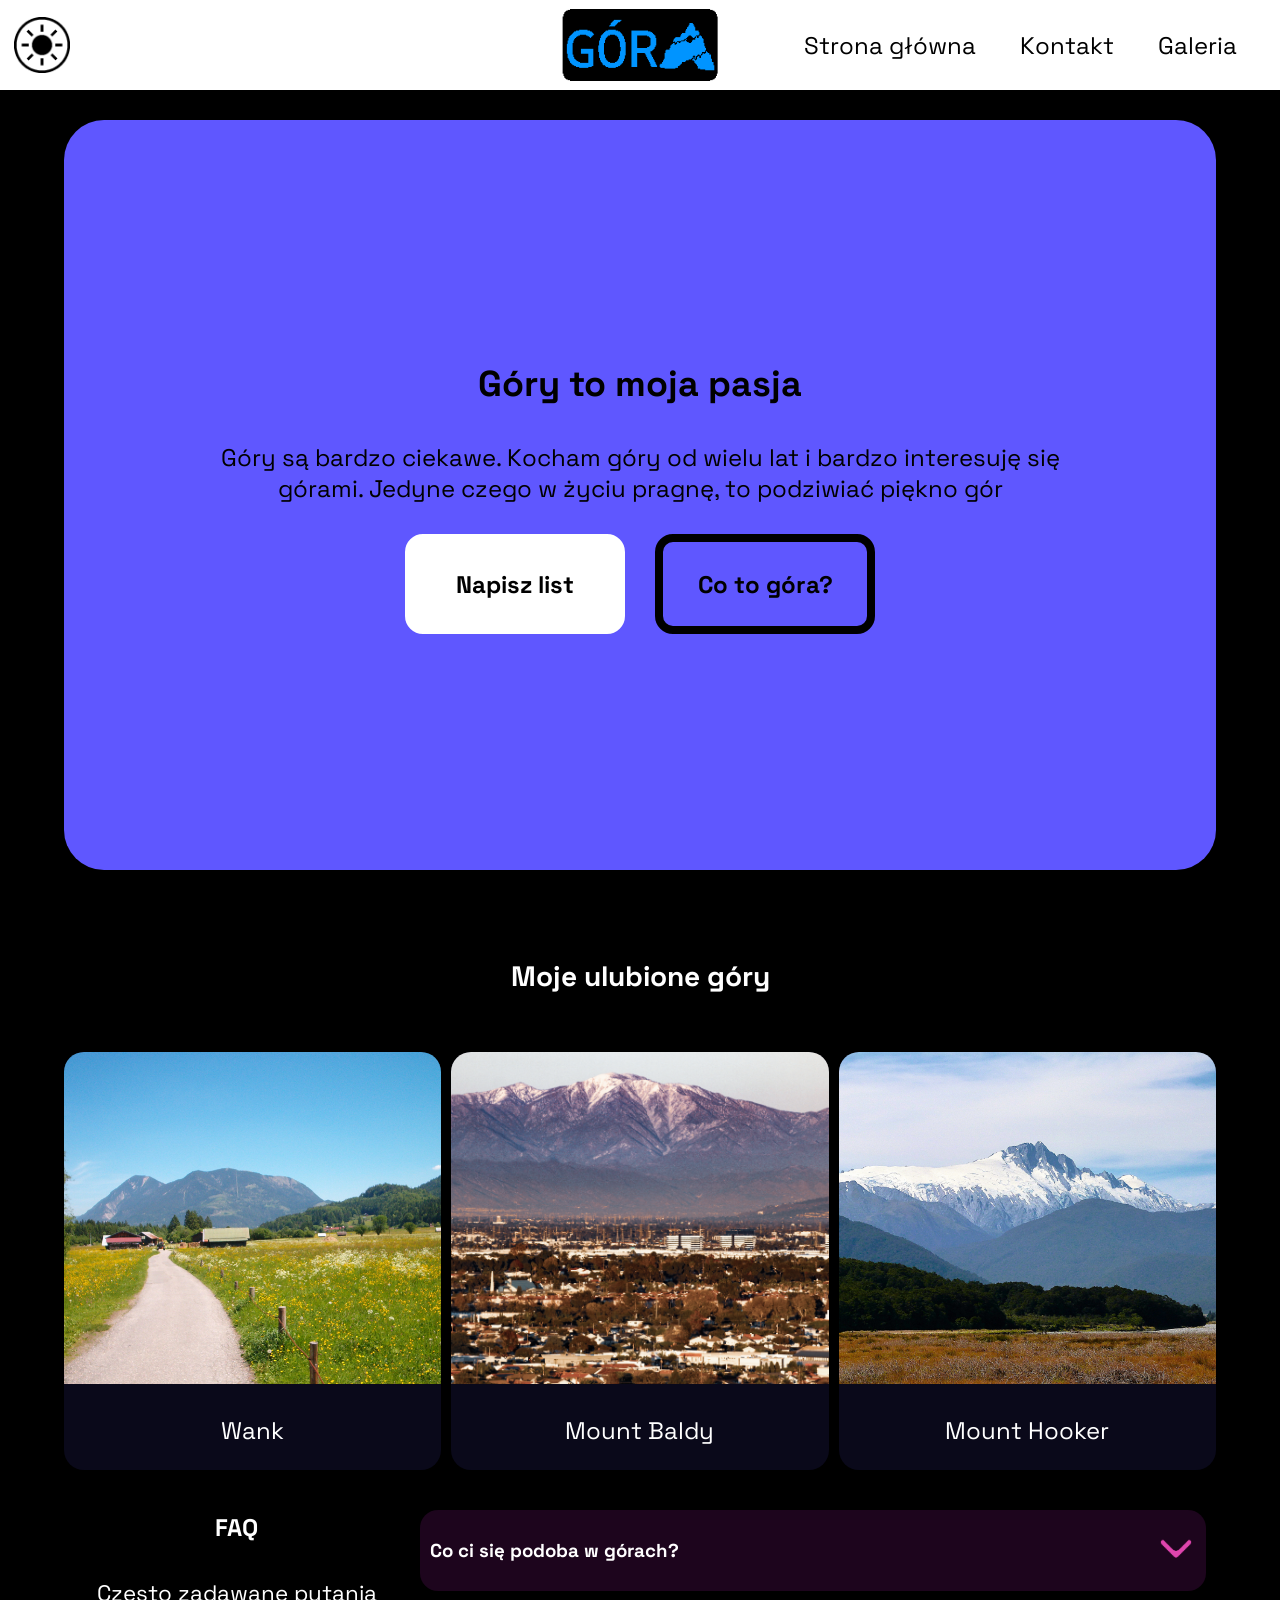
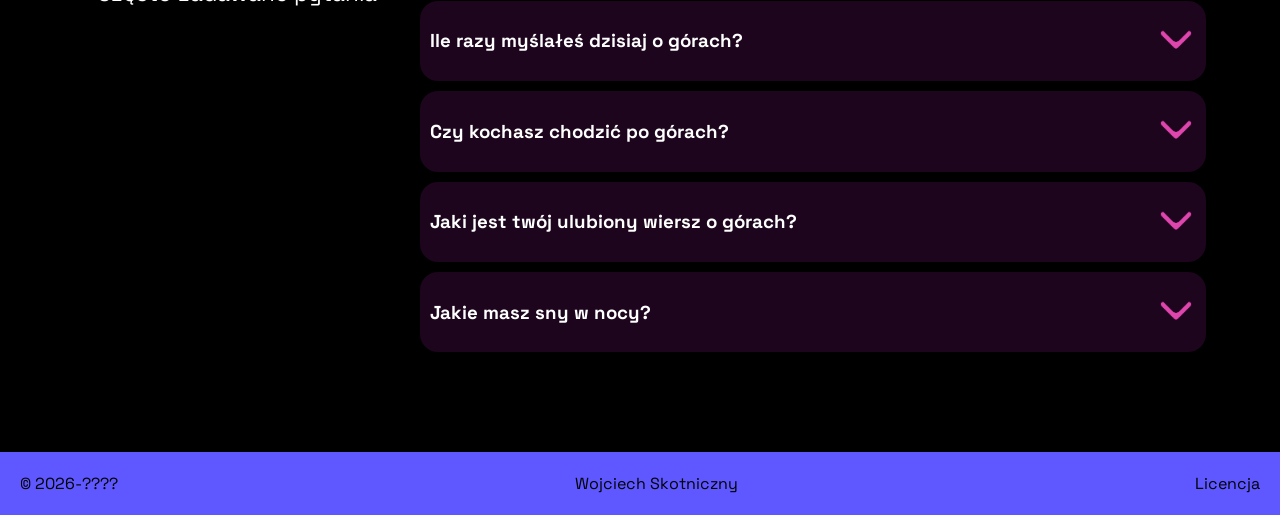
==== Lab_01/projekt1/index.html @ af3b34bc "dodanie projektu 1" ====
<!DOCTYPE html>
    <html lang="pl">
    <head>
        <meta charset="UTF-8" />
        <metaname ="viewport" content="width=device-width, initial-scale=1.0" />
        <title>Strona główna</title>
        <link rel="icon" type="image/x-icon" href="img/icon.png">
        <link rel="stylesheet" href="./style.css" />

        <link rel="preconnect" href="https://fonts.googleapis.com">
        <link rel="preconnect" href="https://fonts.gstatic.com" crossorigin>
        <link href="https://fonts.googleapis.com/css2?family=Space+Grotesk:wght@300..700&display=swap" rel="stylesheet">
    </head>
    <body>
        <nav>
            <button class="color-switcher" onclick="switchColors()">
                <img src="img/color-switcher.png" alt="Przełącznik kolorów" />
            </button>
            <a href="index.html"><img id="logo" src="img/logo.png" alt="Logo" /></a>
            <div class="nav-links-container">
                <div class="nav-links">
                    <a href="index.html" class="current">Strona główna</a>
                    <a href="kontakt.html">Kontakt</a>
                    <a href="galeria.html">Galeria</a>
                </div>
            </div>
            <button class="nav-link-button" onclick="toggleNavLinks()">
                <img src="img/nav-link-button.png" alt="hamburger" />
            </button>
        </nav>
        <div class="mobile-links-container">
            <a href="index.html" class="current">Strona główna</a>
            <a href="kontakt.html">Kontakt</a>
            <a href="galeria.html">Galeria</a>
        </div>


        <main>
            <section id="introduction">
                <h1>Góry to moja pasja</h1>
                <p>Góry są bardzo ciekawe. Kocham góry od wielu lat i bardzo interesuję się górami. Jedyne czego w życiu pragnę, to podziwiać piękno gór</p>
                <div class="call-to-action-container">
                    <a href="kontakt.html"><button id="call1"><strong>Napisz list</strong></button></a>
                    <a href="https://pl.wikipedia.org/wiki/G%C3%B3ra"><button id="call2"><strong>Co to góra?</strong></button></a>
                </div>
            </section>

            <section id="favourite">
                <h3>Moje ulubione góry</h3>
                <div class="favourite-container">
                    <div class="favourite-mountain">
                        <img src="img/wank.png" alt="wank" />
                        <p>Wank</p>
                    </div>
                    <div class="favourite-mountain">
                        <img src="img/baldy.png" alt="baldy" />
                        <p>Mount Baldy</p>
                    </div>
                    <div class="favourite-mountain">
                        <img src="img/hooker.png" alt="hooker" />
                        <p>Mount Hooker</p>   
                    </div>
                </div>
            </section>


            <section id="faq">
                <div class="faq-header">
                    <h1>FAQ</h1>
                    <p>Często zadawane pytania</p>
                </div>

                <div class="faq-questions">
                    <div class="faq-container">
                        <div class="faq-question" onclick="toggleFaq(this.parentElement)">
                            <h3>Co ci się podoba w górach?</h3>
                            <img src="img/expand.png" alt="v" />
                        </div>
                        <div class="faq-answer">
                            <p>Uwielbiam górach to, jak są spiczaste, chociaż kocham również bardziej gładkie szczyty.</p>
                        </div>
                    </div>

                    <div class="faq-container">
                        <div class="faq-question" onclick="toggleFaq(this.parentElement)">
                            <h3>Ile razy myślałeś dzisiaj o górach?</h3>
                            <img src="img/expand.png" alt="v" />
                        </div>
                        <div class="faq-answer">
                            <p>Nie umiem liczyć tak wysoko :3</p>
                        </div>
                    </div>

                    <div class="faq-container">
                        <div class="faq-question" onclick="toggleFaq(this.parentElement)">
                            <h3>Czy kochasz chodzić po górach?</h3>
                            <img src="img/expand.png" alt="v" />
                        </div>
                        <div class="faq-answer">
                            <p>Kto niby zadał takie pytanie? przecież to oczywiste!</p>
                        </div>
                    </div>

                    <div class="faq-container">
                        <div class="faq-question" onclick="toggleFaq(this.parentElement)">
                            <h3>Jaki jest twój ulubiony wiersz o górach?</h3>
                            <img src="img/expand.png" alt="v" />
                        </div>
                        <div class="faq-answer">
                            <p>Ten:<br/> Góry, góry, kocham góry.<br>Zburzę dla nich wszystkie mury.<br>Całe dnie myślę o górach i szczytach<br>...<br><br>Dalej nie pamiętam, sorry :(</p>
                        </div>
                    </div>

                    <div class="faq-container">
                        <div class="faq-question" onclick="toggleFaq(this.parentElement)">
                            <h3>Jakie masz sny w nocy?</h3>
                            <img src="img/expand.png" alt="v" />
                        </div>
                        <div class="faq-answer">
                            <p>Zwykle takie o chodzeniu po górach, ale jak miałem bardzo stresujący dzień, to zdarza się, że śni mi się tylko jak przygotowuję się do wejścia na jakąś górę.</p>
                        </div>
                    </div>
                </div>
            </section>
        </main>


        <footer>
            <span>&copy; 2026-<span id="current-year">????</span></span>
            <span>Wojciech Skotniczny</span>
            <a href="https://www.gnu.org/licenses/gpl-3.0.en.html#license-text">Licencja</a>
        </footer>
        <script src="img/index.js"></script>
    </body>
</html>
---- Lab_01/projekt1/style.css ----
:root {
    color-scheme: dark;
    --color-text: light-dark(black, white);
    --color-background: light-dark(white, black);
    --color-primary: light-dark(#0800a8, #5f57ff);
    --color-secondary: light-dark(#e06ce4, #8f1b93);
    --color-accent: light-dark(#ba218a, #de45ad);
    --color-secondary20: light-dark(rgba(224, 108, 228, 0.2), rgba(143, 27, 147, 0.2));
    --color-primary10: light-dark(rgba(8, 0, 168, 0.1), rgba(95, 87, 255, 0.1));
}

* {
    transition: background-color 0.2s, color 0.2s;
    font-family: "Space Grotesk", "Lucida Console";
}

html {
    background-color: var(--color-background);
    height: 100vh;
}

body {
    height: 100vh;
    margin: 0;
}

.main-container {
    height: 100%;
    display: flex;
    flex-direction: column;
    align-items: center;
    justify-content: center;
}

main {
    box-sizing: border-box;
    width: 90%;
    display: flex;
    flex-direction: column;
    align-items: center;
    justify-content: center;
    margin: auto;
    padding-top: 10vh;
    padding-bottom: 10vh;
}

#logo {
    box-sizing: border-box;
    height: 80%;
    position: absolute;
    left: 50%;
    transform: translate(-50%, -50%);
    top: 50%;
    transition-duration: 0.2s;
}

nav {
    box-sizing: border-box;
    z-index: 20;
    display: flex;
    justify-content: space-between;
    height: 10vh;
    width: 100vw;
    position: fixed;
    background-color: var(--color-text);
    padding: 1.5vh;
    align-content: center;
    flex-wrap: wrap;
    min-height: 37px;
}

.color-switcher{
    align-self: center;
    box-sizing: border-box;
    height: 90%;
    transition: 0.2s;
}


button {
    background-color: transparent;
    border: none;
    padding: 0;
    margin: 0;
}

.color-switcher button {
    height: 100%;
}

.color-switcher img {
    height: 100%;
    cursor: pointer;
}

.nav-links-container {
    justify-self: flex-end;
    align-content: center;
    height: 100%;
}

.mobile-links-container {
    box-sizing: border-box;
    display: flex;
    flex-direction: column;
    top: 10vh;
    height: 30vh;
    width: 100%;
    transition: transform 0.3s ease;
    position: fixed;
    z-index: 10;
    transform: translateY(-100%);
    padding: 10px;
    gap: 5px;
    min-height: 155px;
}

.mobile-links-container.open {
    transform: translateY(0);
}

.mobile-links-container a {
    box-sizing: border-box;
    display: flex;
    justify-content: center;
    align-items: center;
    text-decoration: none;
    color: var(--color-text);
    font-size: 1.5rem;
    width: 100%;
    background-color: var(--color-background);
    border: solid 5px var(--color-text);
    border-radius: 10px;
    transition-duration: 0.2s;
    min-height: 40px;
}


.nav-link-button {
    display: none;
    width: 7vh;
    height: 7vh;
    margin: 1.5vh;
    position: absolute;
    right: 15px;
    top: 0px;
    cursor: pointer;
    transition-duration: 0.2s;
}

.nav-link-button img{
    width: 100%;
    height: 100%;
}
.nav-links-container a {
    text-decoration: none;
    color: var(--color-background);
    font-size: 1.5rem;
    height: 100%;
    padding: 10px;
    margin-right: 20px;
    transition-duration: 0.2s;
}

.nav-links-container a:hover , .mobile-links-container a:hover{
    color: var(--color-primary);
}

.color-switcher:hover, .nav-link-button:hover, #logo:hover{
    opacity: 0.85;
}

.color-switcher:active, .nav-link-button:active, #logo:active{
    opacity: 0.55;
}

footer {
    box-sizing: border-box;
    width: 100%;
    height: 7vh;
    background-color: var(--color-primary);
    color: var(--color-background);
    display: flex;
    justify-content: space-between;
    font-size: 1rem;
    align-items: center;
    padding: 20px;
}

footer a {
    color: var(--color-background);
    text-decoration: none;
}

footer a:hover {
    color: var(--color-secondary);
}

form {
    align-items: center;
    border-radius: 50px;
    background-color: var(--color-secondary20);
    box-sizing: border-box;
    width: 100%;
    display: flex;
    flex-direction: column;
    gap: 10px;
    font-size: 1.5rem;
    height: 100%;
    margin: 30px;
    padding: 40px;
}

.form-grid {
    width: 100%;
    height: 80%;
    display: grid;
    grid-template-columns: 1fr 2fr;
    gap: 30px;
    grid-template-rows: repeat(3, minmax(0, auto));
}


.form-element {
    box-sizing: border-box;
    display: flex;
    width: 100%;
    min-width: 0;
    color: var(--color-text);
    justify-content: center;
    align-items: center;
    flex-direction: column;
    gap: 5px;
}

input, select, textarea {
    all: unset;
    box-sizing: border-box;
    background-color: var(--color-background);
    color: var(--color-text);
    border: solid 5px var(--color-accent);
    border-radius: 10px;
    padding: 10px;
}

input, select {
    box-sizing: border-box;
    height: 50%;
    width: 100%;
    font-size: 1.5rem;
}

select{
    padding-bottom: 30px;
    cursor: pointer;
    text-align: center;
    transition-duration: 0.2s
}

input[type=submit] {
    width: 200px;
    text-align: center;
    cursor: pointer;
    transition-duration: 0.2s;
}

input[type=submit]:hover {
    background-color: var(--color-accent);
    color: var(--color-background);
}

input[type=submit]:active {
    opacity: 0.7;
}

button.tel:hover{
    opacity: 0.8;
}

button.tel:active{
    opacity: 0.6;
}

textarea {
    height: 100%;
    width: 100%;
    font-size: 1.5rem;
    resize: none;
    margin: 5px;
    cursor: text;
}

button.tel {
    cursor: pointer;
    transition-duration: 0.2s;
    height: 50%;
}

button.tel img{
    height: 100%;
}

.form-element#email {
    grid-column: 1;
    grid-row: 2;
}

.form-element#phone {
    grid-column: 1;
    grid-row: 3;
    display: grid;
    grid-template-columns: auto auto 1fr;
    grid-template-rows: 1fr auto;
    align-items: center;
    gap: 8px;
}

.form-element#phone label {
    grid-column: 1 / 4;
    grid-row: 1;
    justify-self: center;
}

.form-element#phone #down {
    grid-column: 1;
    grid-row: 2;
}

.form-element#phone #up {
    grid-column: 2;
    grid-row: 2;
}

.form-element#phone .tel-output {
    grid-column: 3;
    grid-row: 2;
    justify-self: end;
}

.form-element#theme {
    grid-column: 1;
    grid-row: 1;
}

.form-element#message {
    grid-column: 2;
    grid-row: 1/4;
    height: 100%;
}

#introduction {
    box-sizing: border-box;
    width: 100%;
    height: calc(90vh - 60px);
    background-color: var(--color-primary);
    color: var(--color-background);
    display: flex;
    flex-direction: column;
    justify-content: center;
    align-items: center;
    gap: 30px;
    font-size: 1.5rem;
    margin: 30px;
    padding: 40px;
    border-radius: 40px;
}

h1{
    text-align: center;
    margin: 0;
    line-height: 3.5rem;
}

#introduction p {
    text-align: center;
    width: 80%;
    margin: 0;
}

.call-to-action-container {
    display: flex;
    justify-content: center;
    align-items: center;
    gap: 10px;
    flex-wrap: wrap;
}

.call-to-action-container button {
    width: 220px;
    height: 100px;
    font-size: 1.5rem;
    border-radius: 18px;
    cursor: pointer;
    transition-duration: 0.2s;
    margin: 0 10px;
}

.call-to-action-container button#call1:hover {
    background-color: var(--color-primary);
    color: var(--color-text);
}

.call-to-action-container button#call2:hover {
    background-color: var(--color-background);
    color: var(--color-primary);
}

.call-to-action-container button:active {
    opacity: 0.7;
}

.call-to-action-container button#call1 {
    background-color: var(--color-text);
    color: var(--color-background);
    border: solid var(--color-text) 8px;
}

.call-to-action-container button#call2 {
    background-color: var(--color-primary);
    color: var(--color-background);
    border: solid var(--color-background) 8px;
}

#favourite {
    box-sizing: border-box;
    width: 100%;
    color: var(--color-text);
    display: flex;
    flex-direction: column;
    justify-content: center;
    align-items: center;
    gap: 30px;
    font-size: 1.5rem;
    margin: 30px;
    border-radius: 40px;
}

.favourite-container {
    box-sizing: border-box;
    width: 100%;
    height: auto;
    display: flex;
    justify-content: center;
    gap: 10px;
    flex: 1;
    border-radius: 18px;
}

.favourite-mountain {
    box-sizing: border-box;
    flex: 1;
    border-radius: 20px;
    text-align: center;
    overflow: hidden;
    background-color: var(--color-primary10);
}

.favourite-container img {
    width: 100%;
    height: auto;
}

#faq{
    width: 100%;
    display: flex;
    flex: 1;
}

.faq-header{
    width: 30%;
}

.faq-header p{
    font-size: 1.4rem;
    text-align: center;
}

.faq-questions {
    width: 70%;
}

.faq-container{
    margin: 10px;
}

.faq-question{
    box-sizing: border-box;
    border-radius: 18px;
    width: 100%;
    height: auto;
    background-color: var(--color-secondary20);
    display: flex;
    justify-content: space-between;
    align-content: center;
    align-items: center;
    padding: 10px;
    cursor: pointer;
}

.faq-question img {
    height: 40px;
    cursor: pointer;
    transition: transform 0.3s ease;
    transition: border-radius 0.3s ease;
}

.faq-answer{
    box-sizing: border-box;
    max-height: 0;
    overflow: hidden;
    transition: max-height 0.3s ease;
    background-color: var(--color-secondary20);
    border-radius: 0 0 18px 18px;
    padding: 0px;
    text-align: center;
}

.faq-container.open .faq-question{
    border-radius: 18px 18px 0 0;
}

.faq-container.open img{
    transform: rotate(180deg);
}

#film {
    box-sizing: border-box;
    width: 100%;
    background-color: var(--color-primary);
    color: var(--color-background);
    display: flex;
    flex-direction: column;
    justify-content: center;
    align-items: center;
    gap: 30px;
    font-size: 1.5rem;
    margin: 30px;
    padding: 40px;
    border-radius: 40px;
}

.film-wrapper {
    box-sizing: border-box;
    aspect-ratio: 16/9;
    width: 100%;
    max-width: 600px;
}

iframe{
    width: 100%;
    height: 100%;
}

#galeria {
    width: 100%;
}

.galeria-container {
    box-sizing: border-box;
    columns: 300px;
    column-gap: 20px;
}

.galeria-img {
    box-sizing: border-box;
    width: 100%;
    padding: 28px;
    margin-bottom: 20px;
    border-radius: 18px;
    background-color: var(--color-secondary20);
    break-inside: avoid;
}

.galeria-img img {
    width: 100%;
    height: auto;
    transition: transform 0.2s ease;
    border-radius: 18px;
}

.galeria-img img:hover{
    transform: scale(1.05);
}

.galeria-img h2{
    text-align: center;
}

@media (max-width: 1067px) {
    .nav-links-container {
        display: none;
    }

    .nav-link-button {
        display: block;
    }

    .form-grid {
        display: block;
    }

    .form-element {
        display: block;
        float: left;
        padding: 10px;
    }

    form textarea {
        height: 200px;
    }

    h1 {
        font-size: 2rem;
        line-height: 1.8rem;
    }

    p {
        font-size: 1rem;
    }

    .call-to-action-container button {
        width: 200px;
        height: 90px;
        font-size: 1rem;
    }

    #favourite{
        height: auto;
    }

    .favourite-container{
        flex-direction: column;
        width: 80%;
    }

    #faq{
        flex-direction: column;
        align-items: center;
        width: 80%;
    }
}

@media (min-width: 1069px) {
    .mobile-links-container, .mobile-links-container.open {
        display: none;
    }

    .nav-link-button {
        display: none;
    }
}
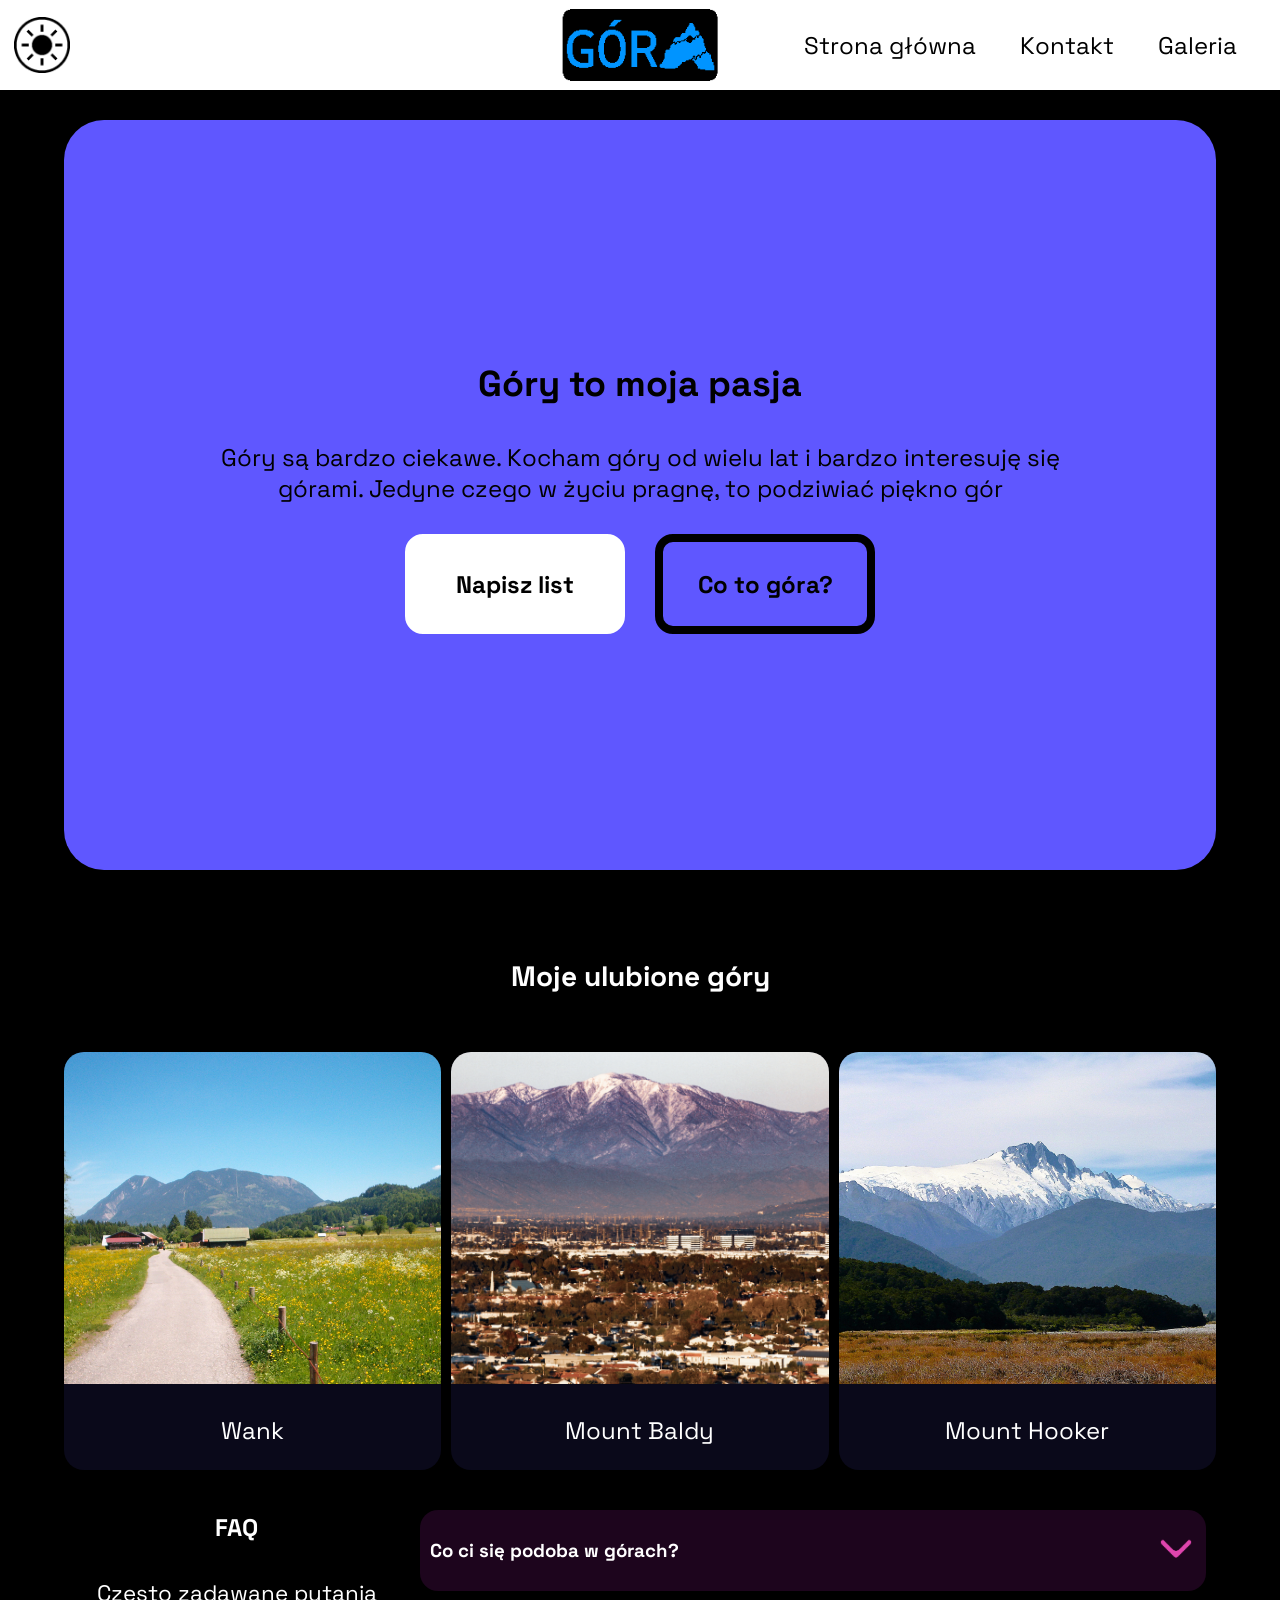
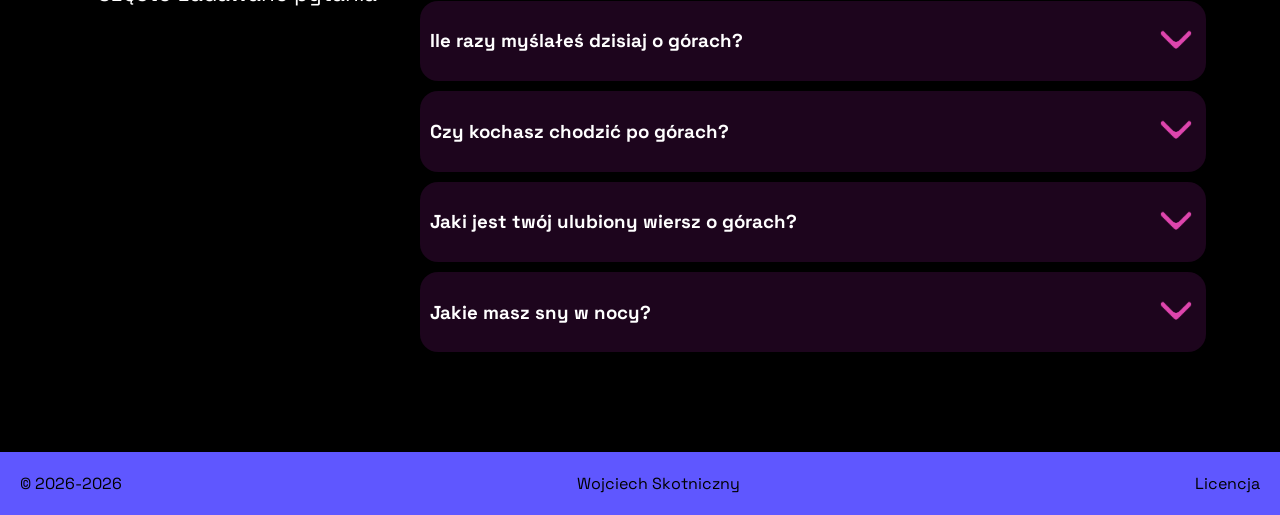
==== commit 09d9f082: "naprawiony rel do js" ====
--- a/Lab_01/projekt1/index.html
+++ b/Lab_01/projekt1/index.html
@@ -130,7 +130,7 @@
             <span>Wojciech Skotniczny</span>
             <a href="https://www.gnu.org/licenses/gpl-3.0.en.html#license-text">Licencja</a>
         </footer>
-        <script src="img/index.js"></script>
+        <script src="index.js"></script>
     </body>
 </html>
 
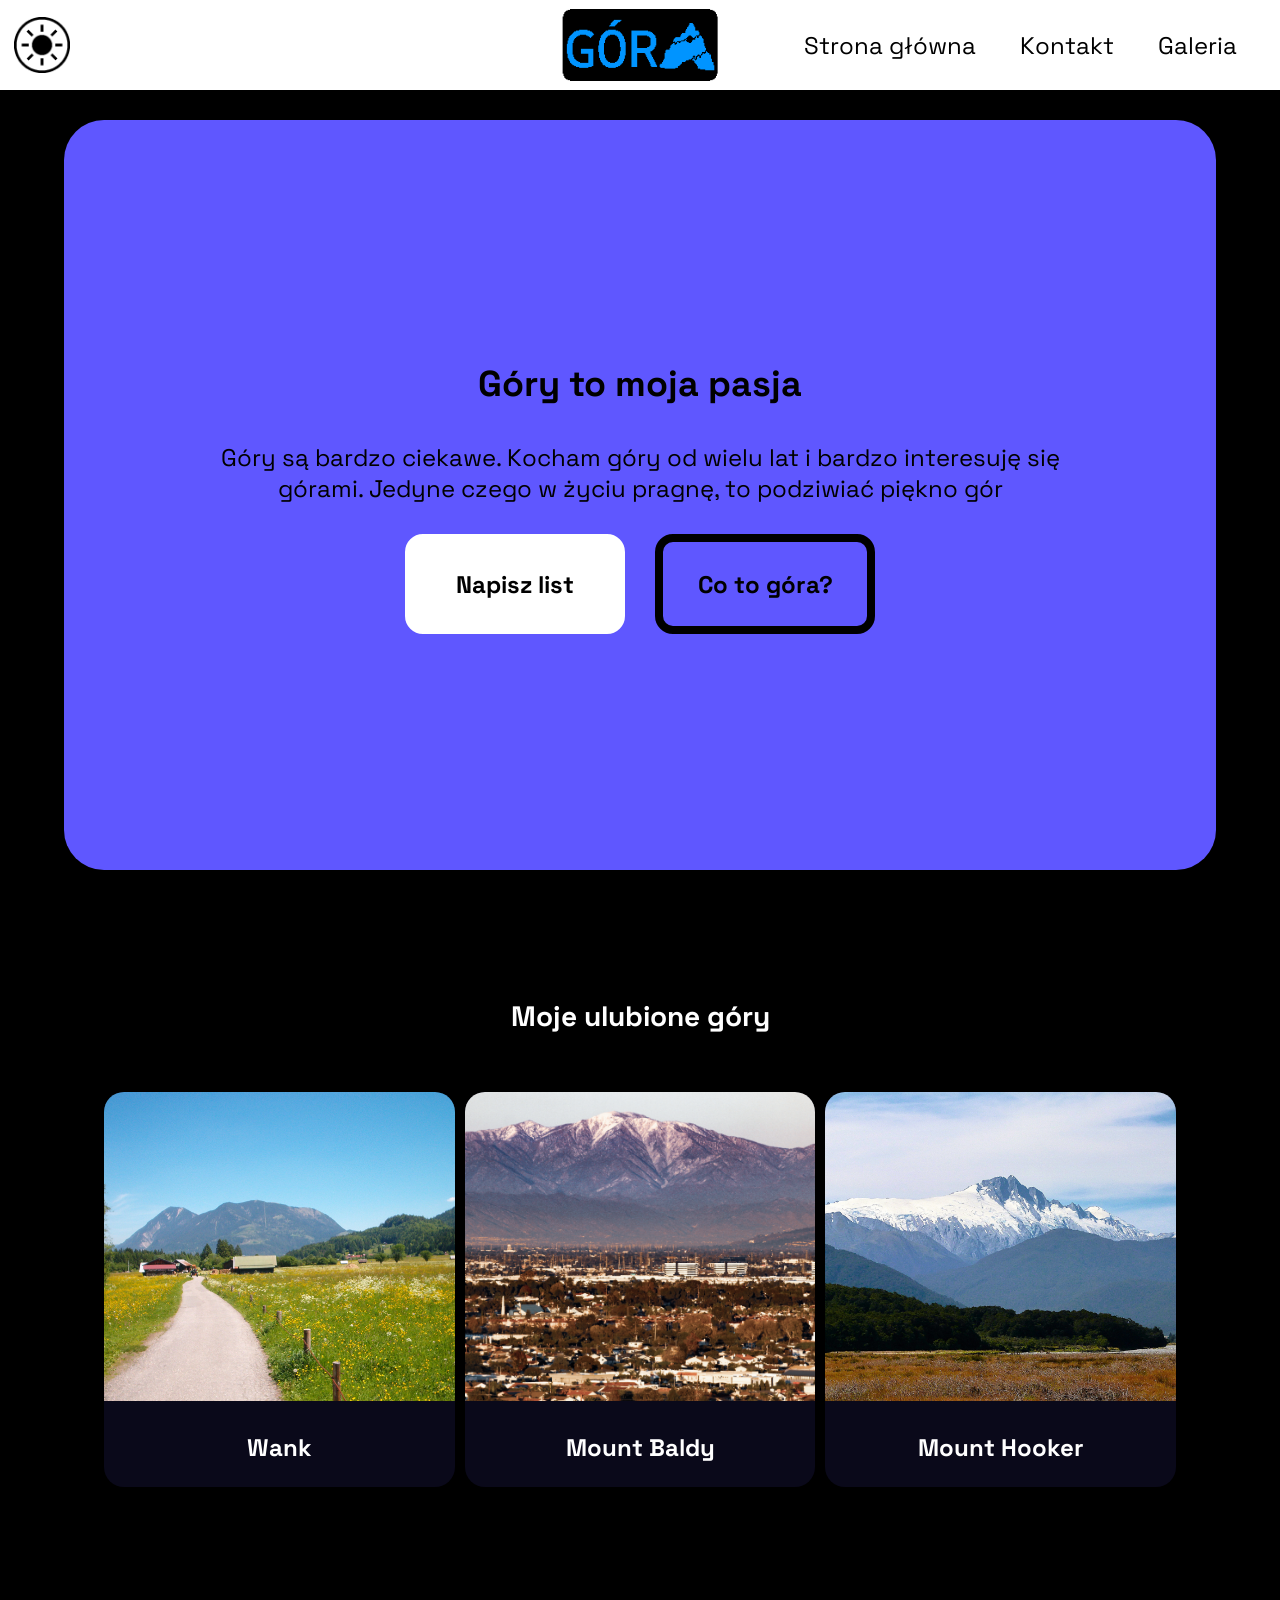
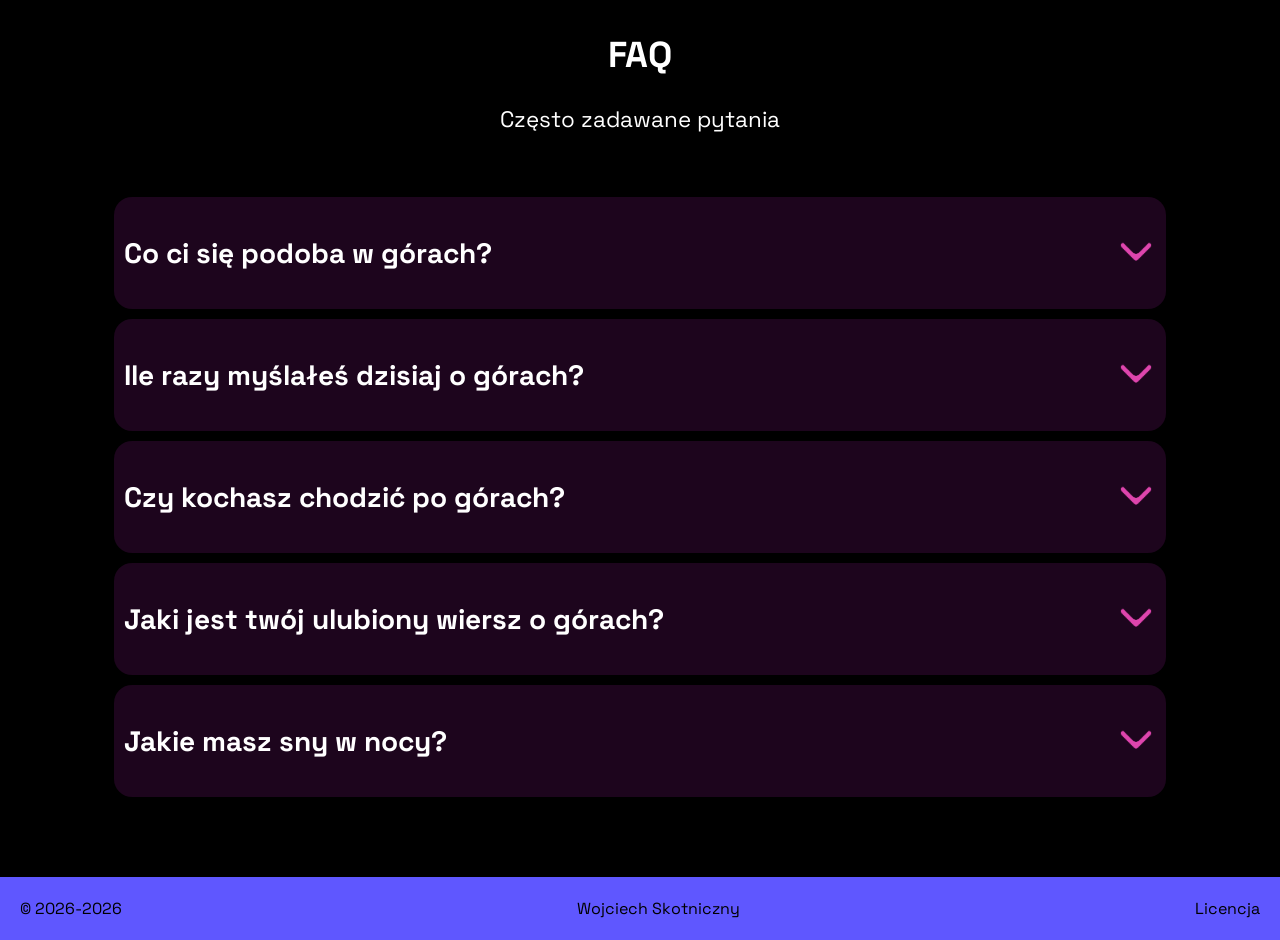
==== commit 93447c62: "ulepszenie responsywności na telefonie" ====
--- a/Lab_01/projekt1/index.html
+++ b/Lab_01/projekt1/index.html
@@ -2,7 +2,7 @@
     <html lang="pl">
     <head>
         <meta charset="UTF-8" />
-        <metaname ="viewport" content="width=device-width, initial-scale=1.0" />
+        <meta name="viewport" content="width=device-width, initial-scale=1.0">
         <title>Strona główna</title>
         <link rel="icon" type="image/x-icon" href="img/icon.png">
         <link rel="stylesheet" href="./style.css" />
@@ -50,15 +50,15 @@
                 <div class="favourite-container">
                     <div class="favourite-mountain">
                         <img src="img/wank.png" alt="wank" />
-                        <p>Wank</p>
+                        <p><strong>Wank</strong></p>
                     </div>
                     <div class="favourite-mountain">
                         <img src="img/baldy.png" alt="baldy" />
-                        <p>Mount Baldy</p>
+                        <p><strong>Mount Baldy</strong></p>
                     </div>
                     <div class="favourite-mountain">
                         <img src="img/hooker.png" alt="hooker" />
-                        <p>Mount Hooker</p>   
+                        <p><strong>Mount Hooker</strong></p>   
                     </div>
                 </div>
             </section>
--- a/Lab_01/projekt1/style.css
+++ b/Lab_01/projekt1/style.css
@@ -17,6 +17,7 @@
 html {
     background-color: var(--color-background);
     height: 100vh;
+    font-size: 16px;
 }
 
 body {
@@ -24,6 +25,20 @@
     margin: 0;
 }
 
+section {
+    box-sizing: border-box;
+    width: 100%;
+    display: flex;
+    flex-direction: column;
+    justify-content: center;
+    align-items: center;
+    gap: 30px;
+    font-size: 1.5rem;
+    margin: 30px;
+    padding: 40px;
+    border-radius: 40px;
+}
+
 .main-container {
     height: 100%;
     display: flex;
@@ -41,7 +56,7 @@
     justify-content: center;
     margin: auto;
     padding-top: 10vh;
-    padding-bottom: 10vh;
+    min-height: 93vh;
 }
 
 #logo {
@@ -197,6 +212,7 @@
 }
 
 form {
+    box-sizing: border-box;
     align-items: center;
     border-radius: 50px;
     background-color: var(--color-secondary20);
@@ -258,7 +274,8 @@
 }
 
 input[type=submit] {
-    width: 200px;
+    min-width: 150px;
+    width: 50%;
     text-align: center;
     cursor: pointer;
     transition-duration: 0.2s;
@@ -298,6 +315,10 @@
 
 button.tel img{
     height: 100%;
+}
+
+label{
+    text-align: center;
 }
 
 .form-element#email {
@@ -349,20 +370,9 @@
 }
 
 #introduction {
-    box-sizing: border-box;
-    width: 100%;
     height: calc(90vh - 60px);
     background-color: var(--color-primary);
     color: var(--color-background);
-    display: flex;
-    flex-direction: column;
-    justify-content: center;
-    align-items: center;
-    gap: 30px;
-    font-size: 1.5rem;
-    margin: 30px;
-    padding: 40px;
-    border-radius: 40px;
 }
 
 h1{
@@ -371,6 +381,10 @@
     line-height: 3.5rem;
 }
 
+h3{
+    text-align: center;
+}
+
 #introduction p {
     text-align: center;
     width: 80%;
@@ -378,14 +392,16 @@
 }
 
 .call-to-action-container {
+    box-sizing: border-box;
     display: flex;
     justify-content: center;
     align-items: center;
     gap: 10px;
-    flex-wrap: wrap;
+    flex-wrap: nowrap;
 }
 
 .call-to-action-container button {
+    box-sizing: border-box;
     width: 220px;
     height: 100px;
     font-size: 1.5rem;
@@ -422,17 +438,7 @@
 }
 
 #favourite {
-    box-sizing: border-box;
-    width: 100%;
     color: var(--color-text);
-    display: flex;
-    flex-direction: column;
-    justify-content: center;
-    align-items: center;
-    gap: 30px;
-    font-size: 1.5rem;
-    margin: 30px;
-    border-radius: 40px;
 }
 
 .favourite-container {
@@ -476,7 +482,7 @@
 }
 
 .faq-questions {
-    width: 70%;
+    width: 100%;
 }
 
 .faq-container{
@@ -559,6 +565,7 @@
     box-sizing: border-box;
     columns: 300px;
     column-gap: 20px;
+    width: 100%;
 }
 
 .galeria-img {
@@ -579,14 +586,30 @@
 }
 
 .galeria-img img:hover{
-    transform: scale(1.05);
+    transform: scale(1.15);
 }
 
 .galeria-img h2{
     text-align: center;
+    margin: 0;
 }
 
 @media (max-width: 1067px) {
+    section {
+        margin: 10px;
+        padding: 10px;
+        gap: 10px;
+    }
+
+    #introduction {
+        gap: 10px;
+        height: calc(90vh - 20px);
+    }
+
+    .mobile-links-container a{
+        font-size: 1.5rem;
+    }
+
     .nav-links-container {
         display: none;
     }
@@ -595,32 +618,46 @@
         display: block;
     }
 
+    form{
+        margin: 10px;
+        padding: 10px;
+        font-size: 1rem;
+    }
+
     .form-grid {
-        display: block;
-    }
-
-    .form-element {
-        display: block;
-        float: left;
-        padding: 10px;
+        display: flex;
+        flex-direction: column;
+        align-items: center;
+        gap: 10px;
     }
 
     form textarea {
         height: 200px;
-    }
-
-    h1 {
-        font-size: 2rem;
-        line-height: 1.8rem;
-    }
-
-    p {
         font-size: 1rem;
     }
 
+    button.tel img{
+        height: 30px;
+    }
+
+    input, select {
+        padding-bottom: 10px;
+        font-size: 1rem;
+    }
+
+    h1{
+        font-size: 1.5rem;
+        line-height: 1.5rem;
+    }
+
+    p{
+        font-size: 1rem;
+    }
+
     .call-to-action-container button {
-        width: 200px;
-        height: 90px;
+        width: auto;
+        height: 75px;
+        margin: 0;
         font-size: 1rem;
     }
 
@@ -630,13 +667,40 @@
 
     .favourite-container{
         flex-direction: column;
-        width: 80%;
+        width: 100%;
+    }
+
+    .faq-header{
+        width: 100%;
     }
 
     #faq{
         flex-direction: column;
         align-items: center;
-        width: 80%;
+    }
+
+    .faq-question {
+        font-size: 0.8rem;
+    }
+
+    .faq-question img{
+        height: 20px;
+    }
+
+    .galeria-img{
+        padding: 5px;
+    }
+
+    .galeria-img h2 {
+        font-size: 1rem;
+    }
+
+    .galeria-img img:hover{
+        transform: scale(1.05);
+    }
+
+    footer{
+        font-size: 0.5rem;
     }
 }
 
